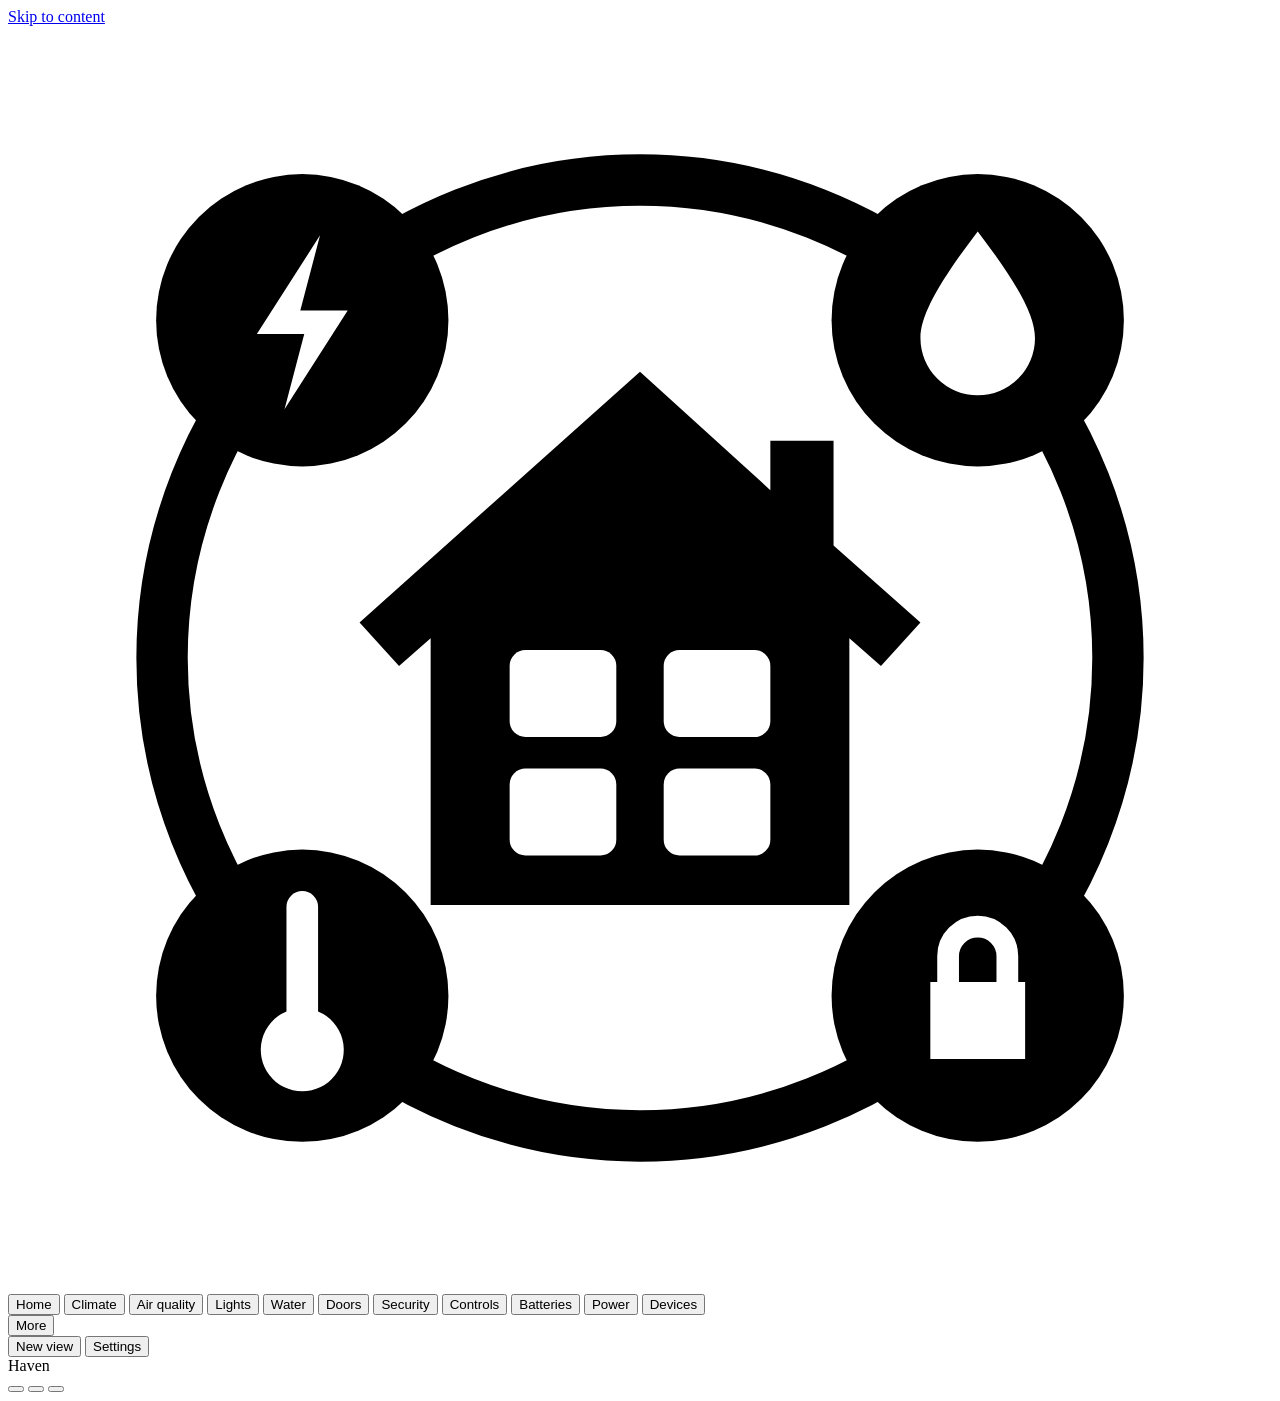
==== custom_components/haven/core/static/index.html @ df381f6c "Haven 2026.11.17.1: first generated version Haven for Home Assistant, generated by tools/hacs/build." ====
<!doctype html>
<html lang="en" data-seed="ocean" data-mode="dark">
<head>
<meta charset="utf-8">
<meta name="viewport" content="width=device-width, initial-scale=1, viewport-fit=cover">
<meta name="theme-color" content="#111418">
<title>Haven</title>
<link rel="icon" href="/static/favicon.svg" type="image/svg+xml">
<link rel="apple-touch-icon" href="/static/apple-touch-icon.png">
<meta http-equiv="Content-Security-Policy" content="default-src 'self'; script-src 'self'; style-src 'self' 'unsafe-inline'; img-src 'self' data: blob:; connect-src 'self' ws: wss:; object-src 'none'; base-uri 'self'">
<script src="/static/theme-init.js"></script>
<link rel="stylesheet" href="/static/theme.css">
<link rel="stylesheet" href="/static/style.css">
<link rel="stylesheet" href="/static/automations.css">
<link rel="stylesheet" href="/static/accounts.css">
<script src="/static/icons.js"></script>
</head>
<body>
<a class="skip-link" href="#rooms">Skip to content</a>
<nav class="rail" id="nav" aria-label="Main">
  <div class="rail-logo" title="Haven"><svg class="haven-logo" viewBox="0 0 64 64" aria-hidden="true" xmlns="http://www.w3.org/2000/svg"><circle cx="32" cy="32" r="24.2" fill="none" stroke="currentColor" stroke-width="2.6"/><path fill="currentColor" d="M32 17.5 17.8 30.2l2 2.2 1.6-1.4V44.5h21.2V31l1.6 1.4 2-2.2-4.4-3.9V21h-3.2v2.5z"/><g fill="var(--logo-bg,#fff)"><rect x="25.4" y="31.6" width="5.4" height="4.4" rx=".8"/><rect x="33.2" y="31.6" width="5.4" height="4.4" rx=".8"/><rect x="25.4" y="37.6" width="5.4" height="4.4" rx=".8"/><rect x="33.2" y="37.6" width="5.4" height="4.4" rx=".8"/></g><circle cx="14.9" cy="14.9" r="7.4" fill="currentColor"/><g fill="var(--logo-bg,#fff)"><path d="M15.8 10.6 12.6 15.6h2.4l-1 3.8 3.2-5h-2.4z"/></g><circle cx="49.1" cy="14.9" r="7.4" fill="currentColor"/><g fill="var(--logo-bg,#fff)"><path d="M49.1 10.4c-1.9 2.5-2.9 4.2-2.9 5.4a2.9 2.9 0 0 0 5.8 0c0-1.2-1-2.9-2.9-5.4z"/></g><circle cx="14.9" cy="49.1" r="7.4" fill="currentColor"/><g fill="var(--logo-bg,#fff)"><path d="M14.1 44.6a.8.8 0 0 1 1.6 0v5.3a2.1 2.1 0 1 1-1.6 0z"/></g><circle cx="49.1" cy="49.1" r="7.4" fill="currentColor"/><g fill="var(--logo-bg,#fff)"><path d="M46.7 48.4h4.8v3.9h-4.8z"/><path d="M47.6 48.4v-1.3a1.5 1.5 0 0 1 3 0v1.3" fill="none" stroke="var(--logo-bg,#fff)" stroke-width="1.1"/></g></svg></div>
  <div class="destinations">
    <button data-f="all" data-phone><span class="ind" data-icon="dashboard"></span><span class="lbl">Home</span></button>
    <button data-f="climate" data-phone><span class="ind" data-icon="thermostat"></span><span class="lbl">Climate</span></button>
    <button data-f="air"><span class="ind" data-icon="air"><b class="badge warn" id="badge-air"></b></span><span class="lbl">Air quality</span></button>
    <button data-f="lights" data-phone><span class="ind" data-icon="lightbulb"><b class="badge info" id="badge-lights"></b></span><span class="lbl">Lights</span></button>
    <button data-f="water"><span class="ind" data-icon="water_drop"></span><span class="lbl">Water</span></button>
    <button data-f="doors" data-phone><span class="ind" data-icon="sensor_door"><b class="badge warn" id="badge-doors"></b></span><span class="lbl">Doors</span></button>
    <button data-f="security"><span class="ind" data-icon="shield_lock"></span><span class="lbl">Security</span></button>
    <button data-f="controls"><span class="ind" data-icon="tune"></span><span class="lbl">Controls</span></button>
    <button data-f="battery"><span class="ind" data-icon="battery_full"><b class="badge" id="badge-battery"></b></span><span class="lbl">Batteries</span></button>
    <button data-f="power"><span class="ind" data-icon="power"><b class="badge" id="badge-power"></b></span><span class="lbl">Power</span></button>
    <button data-f="devices"><span class="ind" data-icon="devices"></span><span class="lbl">Devices</span></button>
    <div id="custom-views" class="custom-views"></div>
    <button class="more-btn" data-open="more" aria-haspopup="dialog"><span class="ind" data-icon="more_horiz"><b class="badge" id="badge-more"></b></span><span class="lbl">More</span></button>
  </div>
  <button class="add-view" data-new-view title="Create a custom view"><span class="ind" data-icon="add"></span><span class="lbl">New view</span></button>
  <button class="rail-settings" data-f="settings" aria-label="Settings"><span class="ind" data-icon="settings"></span><span class="lbl">Settings</span></button>
</nav>

<div class="page">
  <header class="appbar">
    <div>
      <div class="greeting" id="greeting">Haven</div>
      <div class="subtitle" id="subtitle"></div>
    </div>
    <div class="actions">
      <span class="viewonly" id="viewonly" hidden><span data-icon="visibility"></span><span class="vo-long">Viewing only</span><button type="button" id="viewonly-signin">Sign in</button></span>
      <span class="live" id="conn" title="Live connection" role="status" aria-label="Connecting"></span>
      <button class="icon-btn" id="editview" aria-label="Edit this view" title="Edit this view" data-icon="tune" hidden></button>
      <button class="icon-btn" id="viewmode" aria-label="Switch to table view" title="Table view" data-icon="table_rows"></button>
      <button class="icon-btn" id="editmode" aria-label="Edit devices" title="Rename, move or hide devices" data-icon="edit"></button>
      <button class="icon-btn" id="account-btn" data-goto-setting="account" aria-label="Your account" title="Your account" data-icon="person"></button>
    </div>
  </header>

  <section class="summary" id="summary"></section>
  <section class="banners" id="alerts"></section>
  <main id="rooms" tabindex="-1"></main>
  <footer id="status" hidden></footer>
</div>

<div class="snackbar" id="snackbar" role="status" aria-live="polite"></div>

<dialog id="more" class="sheet" aria-label="More pages">
  <form method="dialog">
    <div class="handle"></div>
    <div class="sheet-items">
      <button value="air" data-f="air"><span data-icon="air"></span>Air quality</button>
      <button value="battery" data-f="battery"><span data-icon="battery_full"></span>Batteries</button>
      <button value="water" data-f="water"><span data-icon="water_drop"></span>Water</button>
      <button value="security" data-f="security"><span data-icon="shield_lock"></span>Security</button>
      <button value="controls" data-f="controls"><span data-icon="tune"></span>Controls</button>
      <button value="power" data-f="power"><span data-icon="power"></span>Power</button>
      <button value="devices" data-f="devices"><span data-icon="devices"></span>Devices</button>
      <div id="more-views"></div>
      <button type="button" data-new-view><span data-icon="add"></span>New view</button>
      <button value="settings" data-f="settings"><span data-icon="settings"></span>Settings</button>
    </div>
  </form>
</dialog>

<dialog id="edit" class="m3-dialog" aria-labelledby="edit-title">
  <form method="dialog">
    <div class="dlg-icon" data-icon="edit"></div>
    <h2 id="edit-title">Edit device</h2>
    <label class="textfield"><input name="name" placeholder=" " required><span>Name</span></label>
    <label class="textfield"><input name="room" placeholder=" " list="roomlist"><span>Room</span></label>
    <datalist id="roomlist"></datalist>
    <label class="check"><input type="checkbox" name="pinned"><span>Pin to Favorites on Home</span></label>
    <label class="check"><input type="checkbox" name="hidden"><span>Hide from dashboard</span></label>
    <div class="dlg-actions"><button class="text-btn" value="cancel" formnovalidate>Cancel</button><button class="text-btn" value="save">Save</button></div>
  </form>
</dialog>

<dialog id="confirm" class="m3-dialog" aria-labelledby="confirm-title" aria-describedby="confirm-text">
  <form method="dialog">
    <div class="dlg-icon" id="confirm-icon"></div>
    <h2 id="confirm-title"></h2>
    <p id="confirm-text"></p>
    <div class="dlg-actions"><button class="text-btn" value="no">Cancel</button><button class="text-btn" value="yes" id="confirm-yes">Confirm</button></div>
  </form>
</dialog>

<dialog id="snapshot" class="m3-dialog wide" aria-labelledby="snap-title">
  <form method="dialog">
    <h2 id="snap-title">Snapshot</h2>
    <div class="snap-frame" id="snap-frame"></div>
    <div class="dlg-actions"><button type="button" class="text-btn" id="snap-refresh">Refresh</button><button class="text-btn" value="close">Close</button></div>
  </form>
</dialog>

<dialog id="devpanel" class="m3-dialog wide devpanel" aria-labelledby="devpanel-title">
  <form method="dialog">
    <div class="dlg-xbar"><button type="button" class="dlg-x" data-close-panel aria-label="Close" title="Close"><svg class="ic" viewBox="0 -960 960 960" aria-hidden="true"><path d="M480-438 270-228q-9 9-21 9t-21-9q-9-9-9-21t9-21l210-210-210-210q-9-9-9-21t9-21q9-9 21-9t21 9l210 210 210-210q9-9 21-9t21 9q9 9 9 21t-9 21L522-480l210 210q9 9 9 21t-9 21q-9 9-21 9t-21-9L480-438Z"/></svg></button></div>
    <div id="devpanel-body"></div>
  </form>
</dialog>


<dialog id="viewdlg" class="m3-dialog wide" aria-labelledby="view-title">
  <form method="dialog" id="view-form">
    <h2 id="view-title">New view</h2>
    <label class="textfield"><input name="name" placeholder=" " required maxlength="40" aria-describedby="view-name-err"><span>Name</span></label>
    <small class="field-err" id="view-name-err" role="alert" hidden>Give the view a name, for example “Bedtime”.</small>
    <div class="field-label">Icon</div><div class="icon-pick" id="icon-pick"></div>
    <p class="vhelp">Show devices that match <b>all</b> the filters you pick (leave a group empty to ignore it), plus any you pick by hand.</p>
    <div class="field-label">Rooms</div><div class="chipset" id="pick-rooms"></div>
    <div class="field-label">Types</div><div class="chipset" id="pick-types"></div>
    <div class="field-label">Brands</div><div class="chipset" id="pick-sources"></div>
    <div class="field-label">Pick devices by hand</div><div class="devpick" id="pick-devices"></div>
    <div class="vcount" id="view-count"></div>
    <div class="dlg-actions"><button type="button" class="text-btn danger" id="view-delete">Delete view</button><span style="flex:1"></span>
      <button class="text-btn" value="cancel" formnovalidate>Cancel</button><button class="text-btn" value="save">Save</button></div>
  </form>
</dialog>

<dialog id="login" class="m3-dialog" aria-labelledby="login-title">
  <form method="dialog" id="login-form">
    <div class="dlg-icon" data-icon="login"></div>
    <h2 id="login-title">Sign in</h2>
    <p id="login-help"></p>
    <div id="login-fields"></div>
    <div class="dlg-actions"><button class="text-btn" value="cancel" formnovalidate>Cancel</button><button class="text-btn" id="login-go" value="go">Continue</button></div>
  </form>
</dialog>
<script src="/static/sortable.min.js"></script>
<script src="/static/accounts.js"></script>
<script src="/static/app.js"></script>
<script src="/static/automations.js"></script>
</body>
</html>
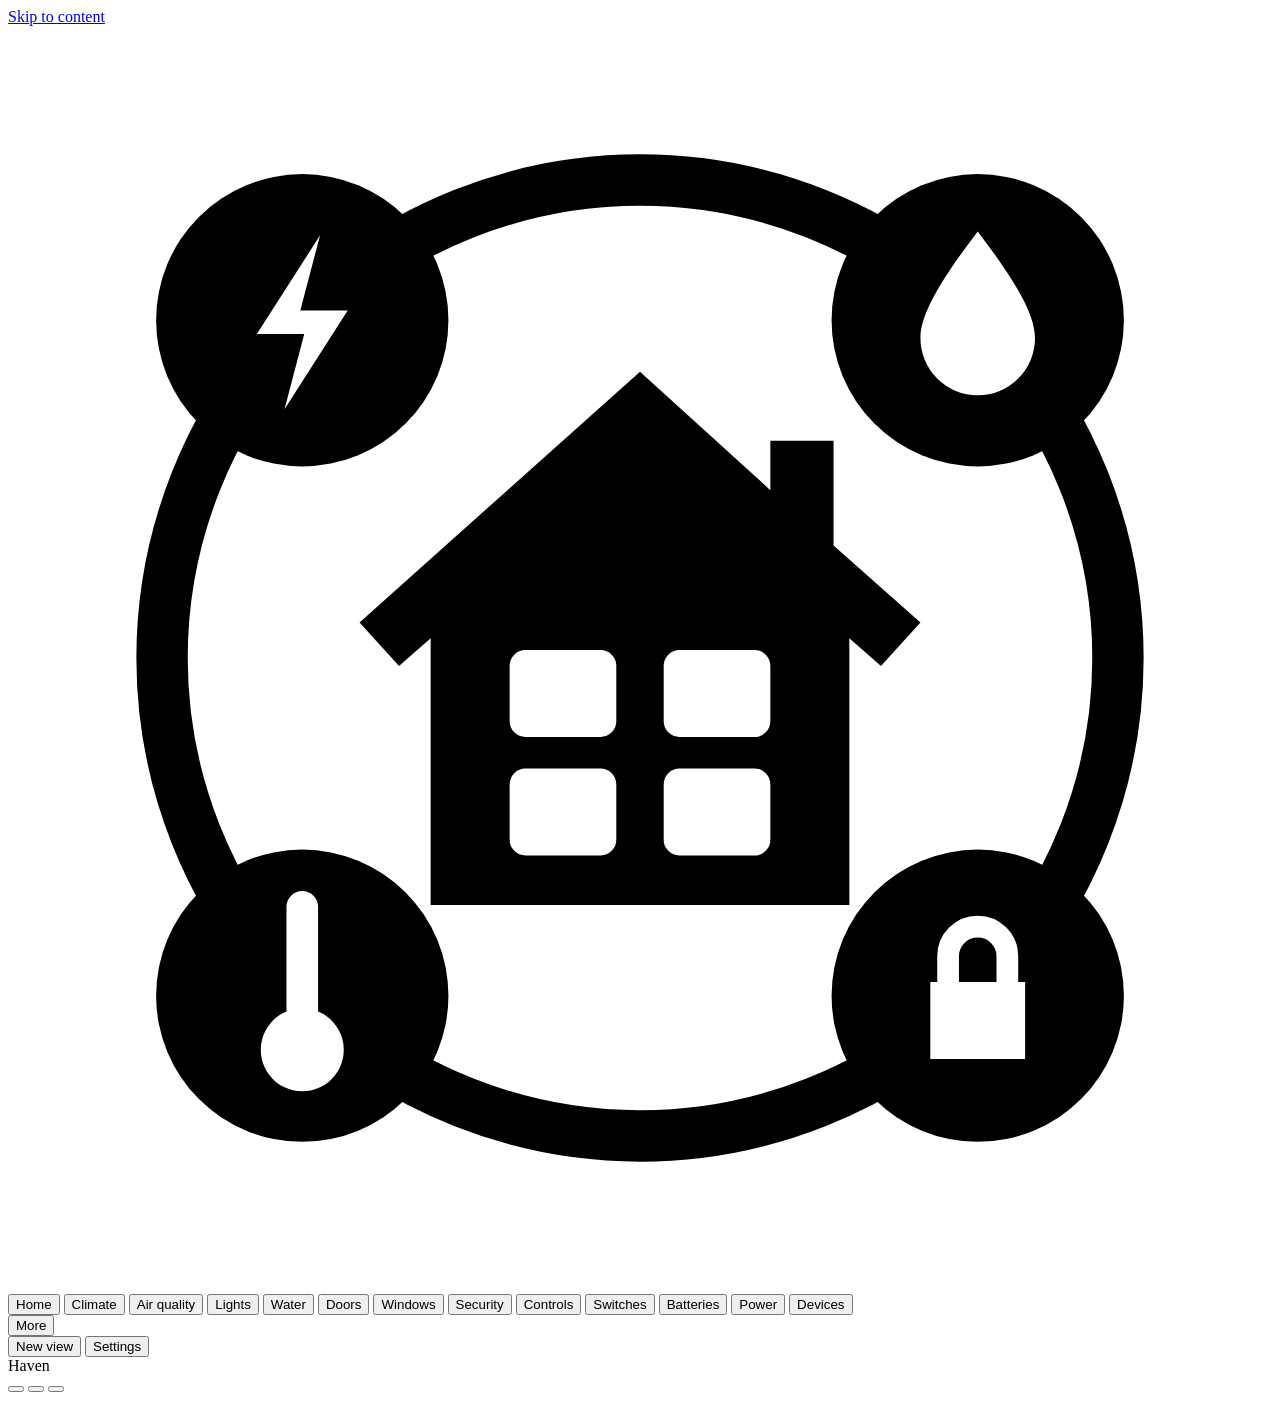
==== commit b0f32b39: "Haven 2026.11.17.4 Built from https://github.com/ryanbyte1701/haven/commit/d2cc820f19cf62495cb94154c" ====
--- a/custom_components/haven/core/static/index.html
+++ b/custom_components/haven/core/static/index.html
@@ -26,8 +26,11 @@
     <button data-f="lights" data-phone><span class="ind" data-icon="lightbulb"><b class="badge info" id="badge-lights"></b></span><span class="lbl">Lights</span></button>
     <button data-f="water"><span class="ind" data-icon="water_drop"></span><span class="lbl">Water</span></button>
     <button data-f="doors" data-phone><span class="ind" data-icon="sensor_door"><b class="badge warn" id="badge-doors"></b></span><span class="lbl">Doors</span></button>
+    <button data-f="windows"><span class="ind" data-icon="window"></span><span class="lbl">Windows</span></button>
     <button data-f="security"><span class="ind" data-icon="shield_lock"></span><span class="lbl">Security</span></button>
     <button data-f="controls"><span class="ind" data-icon="tune"></span><span class="lbl">Controls</span></button>
+    <button data-f="switches"><span class="ind" data-icon="toggle_on"></span><span class="lbl">Switches</span></button>
+    <button data-f="appliances" hidden><span class="ind" data-icon="kitchen"></span><span class="lbl">Appliances</span></button>
     <button data-f="battery"><span class="ind" data-icon="battery_full"><b class="badge" id="badge-battery"></b></span><span class="lbl">Batteries</span></button>
     <button data-f="power"><span class="ind" data-icon="power"><b class="badge" id="badge-power"></b></span><span class="lbl">Power</span></button>
     <button data-f="devices"><span class="ind" data-icon="devices"></span><span class="lbl">Devices</span></button>
@@ -48,12 +51,14 @@
       <span class="viewonly" id="viewonly" hidden><span data-icon="visibility"></span><span class="vo-long">Viewing only</span><button type="button" id="viewonly-signin">Sign in</button></span>
       <span class="live" id="conn" title="Live connection" role="status" aria-label="Connecting"></span>
       <button class="icon-btn" id="editview" aria-label="Edit this view" title="Edit this view" data-icon="tune" hidden></button>
+      <div class="groupby" id="groupby" hidden><span class="gb-lbl" id="gb-lbl">Group by</span><div class="segmented" role="group" aria-labelledby="gb-lbl"></div></div>
       <button class="icon-btn" id="viewmode" aria-label="Switch to table view" title="Table view" data-icon="table_rows"></button>
       <button class="icon-btn" id="editmode" aria-label="Edit devices" title="Rename, move or hide devices" data-icon="edit"></button>
       <button class="icon-btn" id="account-btn" data-goto-setting="account" aria-label="Your account" title="Your account" data-icon="person"></button>
     </div>
   </header>
 
+  <div class="pagesearch" id="pagesearch" hidden><label class="search"><span data-icon="search"></span><input type="search" id="pagesearch-input" placeholder="Search this page" autocomplete="off" aria-label="Search devices on this page"></label></div>
   <section class="summary" id="summary"></section>
   <section class="banners" id="alerts"></section>
   <main id="rooms" tabindex="-1"></main>
@@ -69,8 +74,11 @@
       <button value="air" data-f="air"><span data-icon="air"></span>Air quality</button>
       <button value="battery" data-f="battery"><span data-icon="battery_full"></span>Batteries</button>
       <button value="water" data-f="water"><span data-icon="water_drop"></span>Water</button>
+      <button value="windows" data-f="windows"><span data-icon="window"></span>Windows</button>
       <button value="security" data-f="security"><span data-icon="shield_lock"></span>Security</button>
       <button value="controls" data-f="controls"><span data-icon="tune"></span>Controls</button>
+      <button value="switches" data-f="switches"><span data-icon="toggle_on"></span>Switches</button>
+      <button value="appliances" data-f="appliances" hidden><span data-icon="kitchen"></span>Appliances</button>
       <button value="power" data-f="power"><span data-icon="power"></span>Power</button>
       <button value="devices" data-f="devices"><span data-icon="devices"></span>Devices</button>
       <div id="more-views"></div>
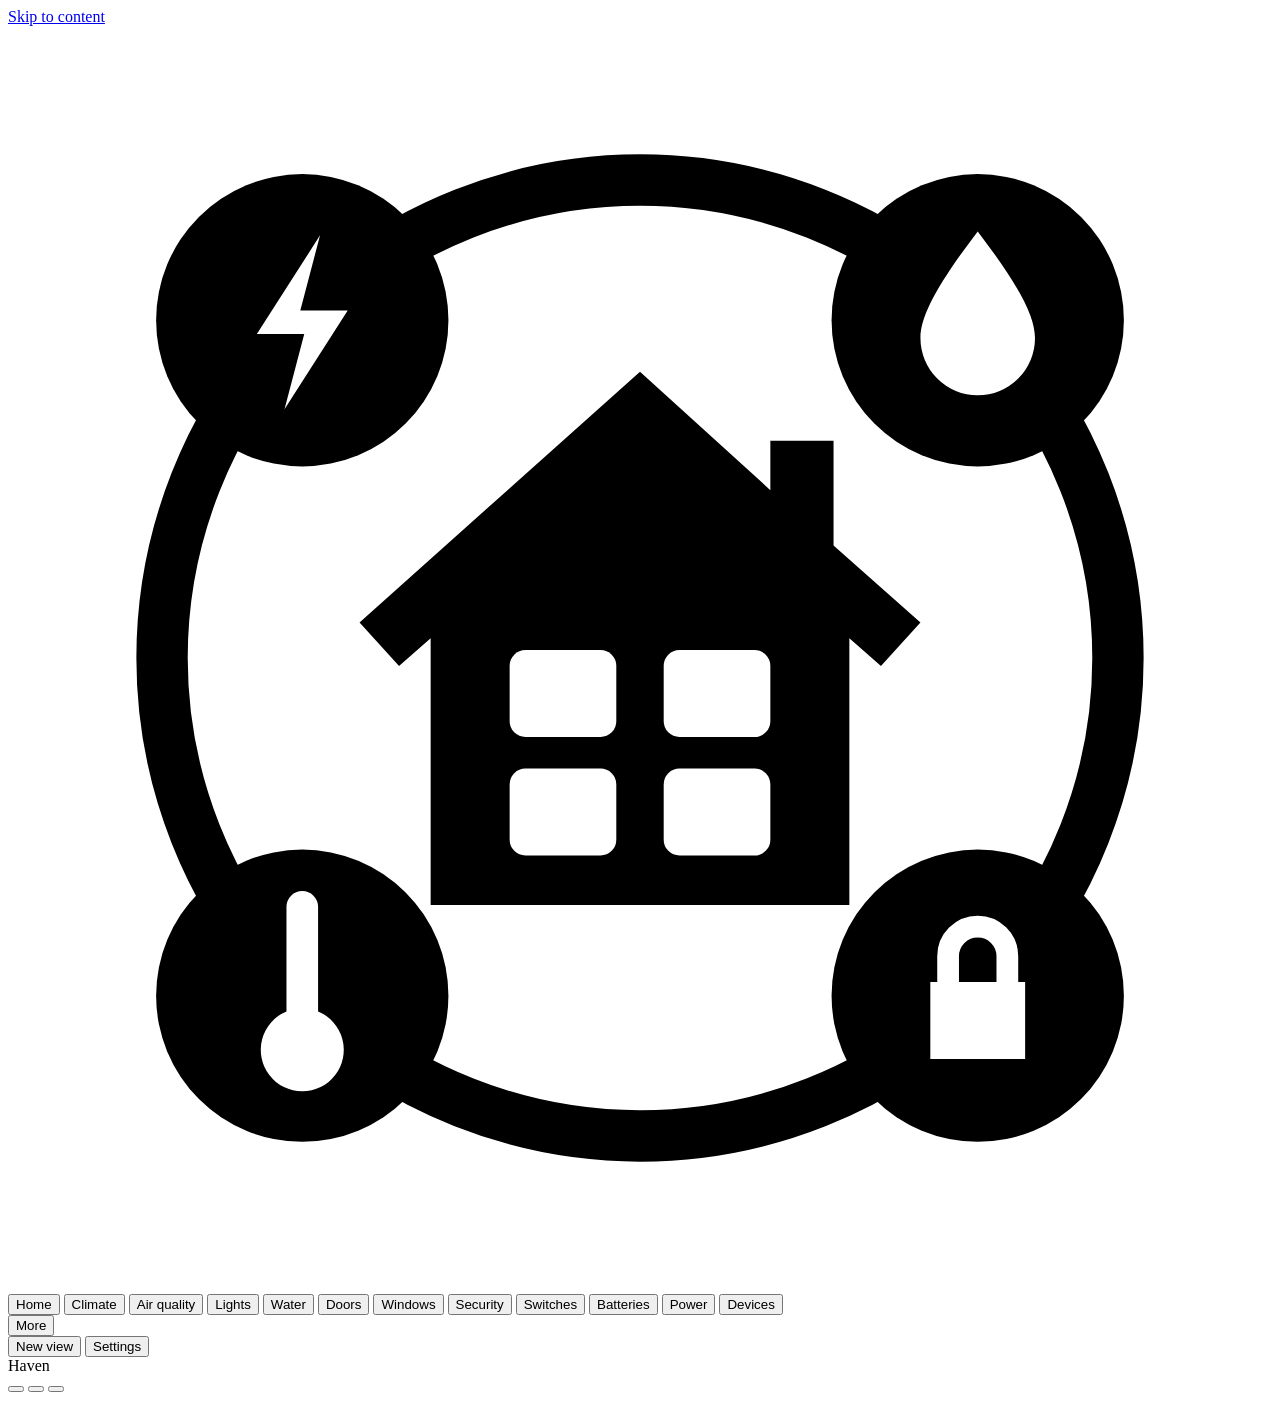
==== commit 3b8be773: "Haven 2026.11.20.1 Built from https://github.com/ryanbyte1701/haven/commit/29d0f4e5e366b5b4643d8505a" ====
--- a/custom_components/haven/core/static/index.html
+++ b/custom_components/haven/core/static/index.html
@@ -25,10 +25,10 @@
     <button data-f="air"><span class="ind" data-icon="air"><b class="badge warn" id="badge-air"></b></span><span class="lbl">Air quality</span></button>
     <button data-f="lights" data-phone><span class="ind" data-icon="lightbulb"><b class="badge info" id="badge-lights"></b></span><span class="lbl">Lights</span></button>
     <button data-f="water"><span class="ind" data-icon="water_drop"></span><span class="lbl">Water</span></button>
+    <button data-f="pool" hidden><span class="ind" data-icon="pool"></span><span class="lbl">Pool</span></button>
     <button data-f="doors" data-phone><span class="ind" data-icon="sensor_door"><b class="badge warn" id="badge-doors"></b></span><span class="lbl">Doors</span></button>
     <button data-f="windows"><span class="ind" data-icon="window"></span><span class="lbl">Windows</span></button>
     <button data-f="security"><span class="ind" data-icon="shield_lock"></span><span class="lbl">Security</span></button>
-    <button data-f="controls"><span class="ind" data-icon="tune"></span><span class="lbl">Controls</span></button>
     <button data-f="switches"><span class="ind" data-icon="toggle_on"></span><span class="lbl">Switches</span></button>
     <button data-f="appliances" hidden><span class="ind" data-icon="kitchen"></span><span class="lbl">Appliances</span></button>
     <button data-f="battery"><span class="ind" data-icon="battery_full"><b class="badge" id="badge-battery"></b></span><span class="lbl">Batteries</span></button>
@@ -74,9 +74,9 @@
       <button value="air" data-f="air"><span data-icon="air"></span>Air quality</button>
       <button value="battery" data-f="battery"><span data-icon="battery_full"></span>Batteries</button>
       <button value="water" data-f="water"><span data-icon="water_drop"></span>Water</button>
+      <button value="pool" data-f="pool" hidden><span data-icon="pool"></span>Pool</button>
       <button value="windows" data-f="windows"><span data-icon="window"></span>Windows</button>
       <button value="security" data-f="security"><span data-icon="shield_lock"></span>Security</button>
-      <button value="controls" data-f="controls"><span data-icon="tune"></span>Controls</button>
       <button value="switches" data-f="switches"><span data-icon="toggle_on"></span>Switches</button>
       <button value="appliances" data-f="appliances" hidden><span data-icon="kitchen"></span>Appliances</button>
       <button value="power" data-f="power"><span data-icon="power"></span>Power</button>
@@ -136,7 +136,12 @@
     <div class="field-label">Rooms</div><div class="chipset" id="pick-rooms"></div>
     <div class="field-label">Types</div><div class="chipset" id="pick-types"></div>
     <div class="field-label">Brands</div><div class="chipset" id="pick-sources"></div>
-    <div class="field-label">Pick devices by hand</div><div class="devpick" id="pick-devices"></div>
+    <div class="field-label">Name contains <small class="muted">any of these words, e.g. “bedroom, lamp” (devices added later match too)</small></div>
+    <label class="textfield"><input id="view-keywords" placeholder=" " maxlength="200" autocomplete="off"><span>Keywords, separated by commas</span></label>
+    <div class="field-label">Pick devices by hand</div>
+    <div class="devpick-bar"><label class="textfield sm"><input id="view-devsearch" type="search" placeholder=" " autocomplete="off"><span>Find by name, room or brand</span></label>
+      <button type="button" class="text-btn" id="view-pickall">Pick all shown</button></div>
+    <div class="devpick" id="pick-devices"></div>
     <div class="vcount" id="view-count"></div>
     <div class="dlg-actions"><button type="button" class="text-btn danger" id="view-delete">Delete view</button><span style="flex:1"></span>
       <button class="text-btn" value="cancel" formnovalidate>Cancel</button><button class="text-btn" value="save">Save</button></div>
@@ -154,7 +159,18 @@
 </dialog>
 <script src="/static/sortable.min.js"></script>
 <script src="/static/accounts.js"></script>
-<script src="/static/app.js"></script>
+<!-- the dashboard: parts loaded in order, sharing one scope (app/static/js/01-core.js explains) -->
+<script src="/static/js/01-core.js"></script>
+<script src="/static/js/02-devices.js"></script>
+<script src="/static/js/03-live.js"></script>
+<script src="/static/js/04-home.js"></script>
+<script src="/static/js/05-pages.js"></script>
+<script src="/static/js/06-settings.js"></script>
+<script src="/static/js/07-render.js"></script>
+<script src="/static/js/08-data.js"></script>
+<script src="/static/js/09-history.js"></script>
+<script src="/static/js/10-interactions.js"></script>
+<script src="/static/js/11-boot.js"></script>
 <script src="/static/automations.js"></script>
 </body>
 </html>
